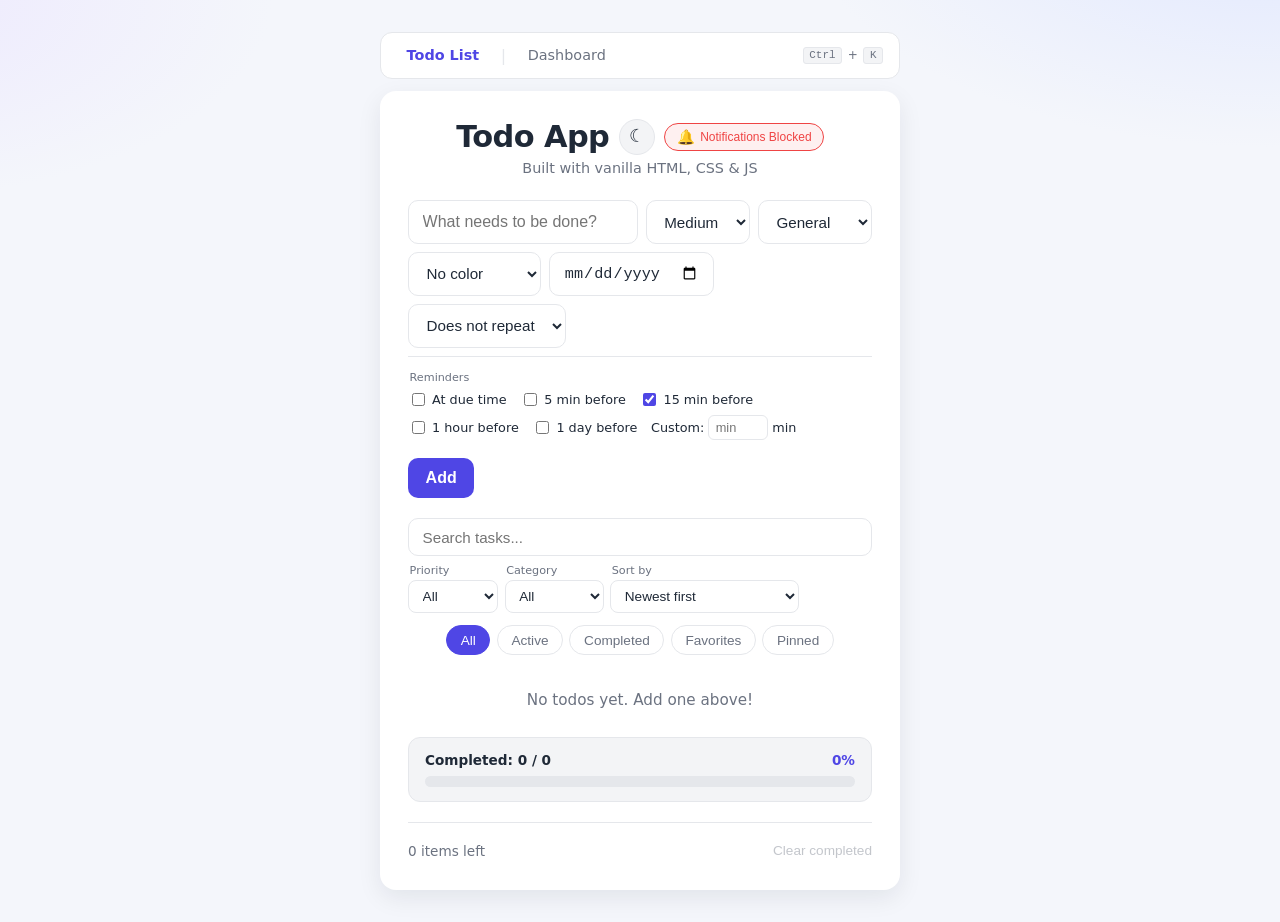
==== pages/index.html @ fe8aabad "chore: organize files into dedicated folders (pages/, css/, js/) Reorganize the flat root-level file" ====
<!DOCTYPE html>
<html lang="en">
  <head>
    <meta charset="UTF-8" />
    <meta name="viewport" content="width=device-width, initial-scale=1.0" />
    <title>Todo App</title>
    <link rel="stylesheet" href="../css/style.css" />
    <script>
      (function () {
        try {
          var saved = localStorage.getItem("todo-app:theme");
          var prefersDark =
            window.matchMedia &&
            window.matchMedia("(prefers-color-scheme: dark)").matches;
          if (saved === "dark" || (!saved && prefersDark)) {
            document.documentElement.setAttribute("data-theme", "dark");
          }
        } catch (e) {}
      })();
    </script>
  </head>
  <body>
    <nav class="nav">
      <span class="nav__link nav__link--active">Todo List</span>
      <span class="nav__separator">|</span>
      <a href="dashboard.html" class="nav__link">Dashboard</a>
      <span class="nav__hint" id="cmd-trigger" title="Open command palette (Ctrl+K)" role="button" tabindex="0">
        <kbd>Ctrl</kbd>+<kbd>K</kbd>
      </span>
    </nav>

    <main class="app">
      <header class="app__header">
        <div class="app__heading">
          <h1 class="app__title">Todo App</h1>
          <button id="theme-toggle" class="theme-toggle" type="button" aria-label="Toggle dark mode" aria-pressed="false">
            <span class="theme-toggle__icon theme-toggle__icon--sun" aria-hidden="true">☀</span>
            <span class="theme-toggle__icon theme-toggle__icon--moon" aria-hidden="true">☾</span>
          </button>
          <button id="notification-permission" class="notification-btn" type="button" aria-label="Enable browser notifications">
            <span class="notification-btn__icon" aria-hidden="true">🔔</span>
            <span class="notification-btn__label">Enable Notifications</span>
          </button>
        </div>
        <p class="app__subtitle">Built with vanilla HTML, CSS & JS</p>
      </header>

      <form id="todo-form" class="todo-form" autocomplete="off">
        <input
          id="todo-input"
          class="todo-form__input"
          type="text"
          placeholder="What needs to be done?"
          aria-label="New todo"
          required
        />
        <select id="todo-priority" class="todo-form__select" aria-label="Priority">
          <option value="low">Low</option>
          <option value="medium" selected>Medium</option>
          <option value="high">High</option>
        </select>
        <select id="todo-category" class="todo-form__select" aria-label="Category">
          <option value="general" selected>General</option>
          <option value="work">Work</option>
          <option value="personal">Personal</option>
          <option value="shopping">Shopping</option>
          <option value="health">Health</option>
        </select>
        <select id="todo-color" class="todo-form__select" aria-label="Color label">
          <option value="" selected>No color</option>
          <option value="red">🔴 Work</option>
          <option value="green">🟢 Personal</option>
          <option value="blue">🔵 Study</option>
          <option value="yellow">🟡 Urgent</option>
          <option value="purple">🟣 Other</option>
        </select>
        <input
          id="todo-due"
          class="todo-form__date"
          type="date"
          aria-label="Due date"
        />
        <select id="todo-recurrence" class="todo-form__select" aria-label="Recurrence">
          <option value="" selected>Does not repeat</option>
          <option value="daily">Daily</option>
          <option value="weekly">Weekly</option>
          <option value="monthly">Monthly</option>
          <option value="custom">Custom…</option>
        </select>
        <input
          id="todo-recurrence-custom"
          class="todo-form__date todo-form__recurrence-custom"
          type="number"
          min="1"
          value="1"
          aria-label="Custom recurrence interval in days"
        />
        <div class="todo-form__reminders">
          <label class="toolbar__field">
            <span class="toolbar__label">Reminders</span>
          </label>
          <div class="reminder-checkboxes">
            <label class="reminder-checkbox"><input type="checkbox" id="reminder-at-due" value="0" /> At due time</label>
            <label class="reminder-checkbox"><input type="checkbox" id="reminder-5min" value="5" /> 5 min before</label>
            <label class="reminder-checkbox"><input type="checkbox" id="reminder-15min" value="15" checked /> 15 min before</label>
            <label class="reminder-checkbox"><input type="checkbox" id="reminder-1hour" value="60" /> 1 hour before</label>
            <label class="reminder-checkbox"><input type="checkbox" id="reminder-1day" value="1440" /> 1 day before</label>
            <label class="reminder-checkbox">
              Custom: <input type="number" id="reminder-custom-minutes" class="todo-form__reminder-custom" min="1" value="" placeholder="min" aria-label="Custom reminder minutes" /> min
            </label>
          </div>
        </div>
        <button class="todo-form__add" type="submit">Add</button>
      </form>

      <div class="toolbar">
        <div class="toolbar__search">
          <input
            id="search-input"
            class="toolbar__search-input"
            type="search"
            placeholder="Search tasks..."
            aria-label="Search tasks"
          />
        </div>
        <div class="toolbar__controls">
          <label class="toolbar__field">
            <span class="toolbar__label">Priority</span>
            <select id="priority-filter" class="toolbar__select" aria-label="Filter by priority">
              <option value="all">All</option>
              <option value="high">High</option>
              <option value="medium">Medium</option>
              <option value="low">Low</option>
            </select>
          </label>
          <label class="toolbar__field">
            <span class="toolbar__label">Category</span>
            <select id="category-filter" class="toolbar__select" aria-label="Filter by category">
              <option value="all">All</option>
              <option value="general">General</option>
              <option value="work">Work</option>
              <option value="personal">Personal</option>
              <option value="shopping">Shopping</option>
              <option value="health">Health</option>
            </select>
          </label>
          <label class="toolbar__field">
            <span class="toolbar__label">Sort by</span>
            <select id="sort-select" class="toolbar__select" aria-label="Sort tasks">
              <option value="created">Newest first</option>
              <option value="created-asc">Oldest first</option>
              <option value="priority">Priority (high-low)</option>
              <option value="priority-asc">Priority (low-high)</option>
              <option value="due">Due date (soonest)</option>
              <option value="alpha">A-Z</option>
              <option value="manual">Manual (drag to reorder)</option>
            </select>
          </label>
        </div>
      </div>

      <nav class="filters" aria-label="Filter todos">
        <button class="filters__btn is-active" data-filter="all" aria-selected="true">All</button>
        <button class="filters__btn" data-filter="active" aria-selected="false">Active</button>
        <button class="filters__btn" data-filter="completed" aria-selected="false">Completed</button>
        <button class="filters__btn" data-filter="favorites" aria-selected="false">Favorites</button>
        <button class="filters__btn" data-filter="pinned" aria-selected="false">Pinned</button>
      </nav>

      <ul id="todo-list" class="todo-list" aria-live="polite"></ul>

      <p id="empty-state" class="empty-state" role="status">No todos yet. Add one above!</p>

      <section id="progress" class="progress" aria-label="Completion progress">
        <div class="progress__header">
          <span id="progress-text" class="progress__text">Completed: 0 / 0</span>
          <span id="progress-percent" class="progress__percent">0%</span>
        </div>
        <div
          class="progress__track"
          role="progressbar"
          aria-valuemin="0"
          aria-valuemax="100"
          aria-valuenow="0"
          aria-label="Completion percentage"
        >
          <div id="progress-fill" class="progress__fill"></div>
        </div>
      </section>

      <footer class="app__footer">
        <span id="items-left" class="app__count">0 items left</span>
        <button id="clear-completed" class="app__clear" type="button" disabled>Clear completed</button>
      </footer>
    </main>

    <template id="todo-item-template">
      <li class="todo-item">
        <div class="todo-item__main">
          <span class="todo-item__drag-handle" draggable="true" aria-label="Drag to reorder" title="Drag to reorder">⠿</span>
          <label class="todo-item__label">
            <input type="checkbox" class="todo-item__checkbox" />
            <span class="todo-item__text"></span>
            <span class="todo-item__meta">
              <span class="todo-item__badge todo-item__badge--color"></span>
              <span class="todo-item__badge todo-item__badge--priority"></span>
              <span class="todo-item__badge todo-item__badge--category"></span>
              <span class="todo-item__badge todo-item__badge--due"></span>
              <span class="todo-item__badge todo-item__badge--recurrence"></span>
              <span class="todo-item__badge todo-item__badge--reminder"></span>
            </span>
          </label>
          <div class="todo-item__actions">
            <button class="todo-item__icon-btn todo-item__star" type="button" aria-pressed="false" title="Star">&#9734;</button>
            <button class="todo-item__icon-btn todo-item__pin" type="button" aria-pressed="false" title="Pin">&#128204;</button>
            <button class="todo-item__icon-btn todo-item__edit-btn" type="button" aria-label="Edit todo" title="Edit">&#9998;</button>
            <button class="todo-item__icon-btn todo-item__notes-toggle" type="button" aria-label="Toggle notes" title="Notes">&#9776;</button>
            <button class="todo-item__icon-btn todo-item__duplicate" type="button" aria-label="Duplicate todo" title="Duplicate">&#10697;</button>
            <div class="todo-item__snooze-wrap">
              <button class="todo-item__icon-btn todo-item__snooze" type="button" aria-label="Snooze reminders" title="Snooze">&#9201;</button>
              <div class="todo-item__snooze-dropdown is-hidden">
                <button type="button" class="todo-item__snooze-option" data-snooze="10">Snooze 10 min</button>
                <button type="button" class="todo-item__snooze-option" data-snooze="30">Snooze 30 min</button>
                <button type="button" class="todo-item__snooze-option" data-snooze="60">Snooze 1 hour</button>
                <button type="button" class="todo-item__snooze-option" data-snooze="1440">Snooze 1 day</button>
              </div>
            </div>
            <button class="todo-item__icon-btn todo-item__delete" type="button" aria-label="Delete todo" title="Delete">&times;</button>
          </div>
        </div>

        <div class="todo-item__meta">
          <span class="todo-item__created"></span>
          <span class="todo-item__completed"></span>
        </div>

        <p class="todo-item__notes"></p>

        <div class="todo-item__dependencies is-hidden"></div>

        <div class="todo-item__subtasks is-hidden" data-expanded="false">
          <div class="subtask-progress" role="progressbar" aria-label="Subtask progress">
            <span class="subtask-progress__text">0/0 subtasks completed</span>
            <div class="subtask-progress__track">
              <div class="subtask-progress__fill"></div>
            </div>
          </div>
          <ul class="todo-item__subtask-list"></ul>
          <form class="todo-item__subtask-add" autocomplete="off">
            <input type="text" class="todo-item__subtask-input" placeholder="Add a subtask..." aria-label="New subtask" />
            <button type="submit" class="todo-item__subtask-add-btn" title="Add subtask">+</button>
          </form>
        </div>

        <button type="button" class="todo-item__subtask-toggle" title="Show/hide subtasks">
          <span class="subtask-toggle__icon">▸</span> <span class="subtask-toggle__label">Subtasks</span>
        </button>

        <div class="todo-item__edit" role="group" aria-label="Edit todo">
          <input type="text" class="todo-item__edit-input" aria-label="Todo text" />
          <textarea class="todo-item__edit-notes" rows="2" placeholder="Notes / description"></textarea>
          <select class="todo-item__edit-color" aria-label="Color label">
            <option value="">No color</option>
            <option value="red">🔴 Work</option>
            <option value="green">🟢 Personal</option>
            <option value="blue">🔵 Study</option>
            <option value="yellow">🟡 Urgent</option>
            <option value="purple">🟣 Other</option>
          </select>
          <select class="todo-item__edit-recurrence" aria-label="Recurrence">
            <option value="">Does not repeat</option>
            <option value="daily">Daily</option>
            <option value="weekly">Weekly</option>
            <option value="monthly">Monthly</option>
            <option value="custom">Custom…</option>
          </select>
          <input type="number" class="todo-item__edit-recurrence-custom" min="1" value="1" aria-label="Custom recurrence interval in days" />
          <div class="todo-item__edit-reminders">
            <span class="toolbar__label">Reminders</span>
            <div class="reminder-checkboxes">
              <label class="reminder-checkbox"><input type="checkbox" class="todo-item__edit-reminder" value="0" /> At due time</label>
              <label class="reminder-checkbox"><input type="checkbox" class="todo-item__edit-reminder" value="5" /> 5 min before</label>
              <label class="reminder-checkbox"><input type="checkbox" class="todo-item__edit-reminder" value="15" /> 15 min before</label>
              <label class="reminder-checkbox"><input type="checkbox" class="todo-item__edit-reminder" value="60" /> 1 hour before</label>
              <label class="reminder-checkbox"><input type="checkbox" class="todo-item__edit-reminder" value="1440" /> 1 day before</label>
              <label class="reminder-checkbox">
                Custom: <input type="number" class="todo-item__edit-reminder-custom" min="1" value="" placeholder="min" aria-label="Custom reminder minutes" /> min
              </label>
            </div>
          </div>
          <label class="todo-item__edit-dep-label">
            <span class="toolbar__label">Dependencies</span>
            <select class="todo-item__edit-depends" multiple aria-label="Task dependencies">
            </select>
          </label>
          <div class="todo-item__edit-actions">
            <button class="todo-item__save" type="button">Save</button>
            <button class="todo-item__cancel" type="button">Cancel</button>
          </div>
        </div>
      </li>
    </template>

    <div id="command-palette-overlay" class="command-palette-overlay is-hidden" role="dialog" aria-modal="true" aria-label="Command palette">
      <div class="command-palette">
        <div class="command-palette__input-wrap">
          <span class="command-palette__prefix" aria-hidden="true">&gt;</span>
          <input id="command-palette-input" class="command-palette__input" type="text" placeholder="Type a command..." aria-label="Command search" autocomplete="off" />
        </div>
        <ul id="command-palette-list" class="command-palette__list" role="listbox"></ul>
        <div class="command-palette__footer">
          <span class="command-palette__hint"><kbd>&uarr;</kbd><kbd>&darr;</kbd> navigate</span>
          <span class="command-palette__hint"><kbd>&crarr;</kbd> select</span>
          <span class="command-palette__hint"><kbd>esc</kbd> close</span>
        </div>
      </div>
    </div>

    <script src="../js/script.js"></script>
  </body>
</html>
---- css/style.css ----
:root {
  --bg: #f4f6fb;
  --card: #ffffff;
  --text: #1f2937;
  --muted: #6b7280;
  --primary: #4f46e5;
  --primary-hover: #4338ca;
  --border: #e5e7eb;
  --danger: #ef4444;
  --success: #10b981;
  --shadow: 0 8px 24px rgba(17, 24, 39, 0.08);
  --glow-1: #e0e7ff;
  --glow-2: #ede9fe;
  --toggle-fg: #1f2937;
  --toggle-bg: #f3f4f6;
}

[data-theme="dark"] {
  --bg: #0f172a;
  --card: #1e293b;
  --text: #e5e7eb;
  --muted: #94a3b8;
  --primary: #818cf8;
  --primary-hover: #6366f1;
  --border: #334155;
  --danger: #f87171;
  --success: #34d399;
  --shadow: 0 8px 24px rgba(0, 0, 0, 0.35);
  --glow-1: #312e81;
  --glow-2: #1e1b4b;
  --toggle-fg: #fbbf24;
  --toggle-bg: #334155;
}

* { box-sizing: border-box; }

body {
  margin: 0;
  min-height: 100vh;
  display: flex;
  flex-direction: column;
  align-items: center;
  padding: 2rem 1rem;
  font-family: system-ui, -apple-system, "Segoe UI", Roboto, sans-serif;
  color: var(--text);
  background:
    radial-gradient(1200px 600px at 100% -10%, var(--glow-1) 0%, transparent 40%),
    radial-gradient(1000px 500px at -10% 0%, var(--glow-2) 0%, transparent 40%),
    var(--bg);
}

.app {
  width: 100%;
  max-width: 520px;
  background: var(--card);
  border-radius: 16px;
  box-shadow: var(--shadow);
  padding: 1.75rem;
}

.app__header { text-align: center; margin-bottom: 1.5rem; }
.app__heading { display: flex; align-items: center; justify-content: center; gap: 0.6rem; }
.app__title { margin: 0; font-size: 1.9rem; letter-spacing: -0.02em; }
.app__subtitle { margin: 0.35rem 0 0; color: var(--muted); font-size: 0.9rem; }

.theme-toggle {
  width: 2.25rem;
  height: 2.25rem;
  display: inline-flex;
  align-items: center;
  justify-content: center;
  padding: 0;
  font-size: 1.1rem;
  line-height: 1;
  color: var(--toggle-fg);
  background: var(--toggle-bg);
  border: 1px solid var(--border);
  border-radius: 50%;
  cursor: pointer;
  transition: background 0.2s, color 0.2s, transform 0.05s;
}
.theme-toggle:hover { transform: translateY(-1px); }
.theme-toggle:active { transform: translateY(0); }
.theme-toggle__icon { display: none; }
:root:not([data-theme="dark"]) .theme-toggle__icon--moon { display: inline; }
[data-theme="dark"] .theme-toggle__icon--sun { display: inline; }

.todo-form {
  display: flex;
  flex-wrap: wrap;
  gap: 0.5rem;
  margin-bottom: 1.25rem;
}
.todo-form__input {
  flex: 1 1 180px;
  padding: 0.7rem 0.85rem;
  font-size: 1rem;
  border: 1px solid var(--border);
  border-radius: 10px;
  outline: none;
  transition: border-color 0.15s, box-shadow 0.15s;
}
.todo-form__select,
.todo-form__date {
  padding: 0.7rem 0.85rem;
  font-size: 0.95rem;
  color: var(--text);
  background: var(--card);
  border: 1px solid var(--border);
  border-radius: 10px;
  outline: none;
  cursor: pointer;
  transition: border-color 0.15s;
}
.todo-form__select:focus,
.todo-form__date:focus { border-color: var(--primary); }
.todo-form__recurrence-custom {
  flex: 0 0 90px;
  cursor: text;
}
.todo-form__recurrence-custom.is-hidden { display: none; }
.todo-form__add {
  padding: 0.7rem 1.1rem;
  font-size: 1rem;
  color: #fff;
  background: var(--primary);
  border: none;
  border-radius: 10px;
  cursor: pointer;
  font-weight: 600;
  transition: background 0.15s, transform 0.05s;
}
.todo-form__add:hover { background: var(--primary-hover); }
.todo-form__add:active { transform: translateY(1px); }

.toolbar {
  display: flex;
  flex-wrap: wrap;
  gap: 0.5rem;
  margin-bottom: 0.75rem;
}
.toolbar__search {
  flex: 1 1 160px;
  display: flex;
  align-items: center;
}
.toolbar__search-input {
  width: 100%;
  padding: 0.6rem 0.85rem;
  font-size: 0.95rem;
  color: var(--text);
  background: var(--card);
  border: 1px solid var(--border);
  border-radius: 10px;
  outline: none;
  transition: border-color 0.15s, box-shadow 0.15s;
}
.toolbar__search-input:focus { border-color: var(--primary); box-shadow: 0 0 0 3px rgba(79, 70, 229, 0.15); }
.toolbar__controls { display: flex; flex-wrap: wrap; gap: 0.4rem; }
.toolbar__field { display: inline-flex; flex-direction: column; gap: 0.15rem; }
.toolbar__label { font-size: 0.7rem; color: var(--muted); padding-left: 0.1rem; }
.toolbar__select {
  padding: 0.45rem 0.6rem;
  font-size: 0.85rem;
  color: var(--text);
  background: var(--card);
  border: 1px solid var(--border);
  border-radius: 8px;
  outline: none;
  cursor: pointer;
  transition: border-color 0.15s;
}
.toolbar__select:focus { border-color: var(--primary); }

.filters {
  display: flex;
  gap: 0.4rem;
  margin-bottom: 1rem;
  justify-content: center;
}
.filters__btn {
  padding: 0.4rem 0.85rem;
  font-size: 0.85rem;
  color: var(--muted);
  background: transparent;
  border: 1px solid var(--border);
  border-radius: 999px;
  cursor: pointer;
  transition: all 0.15s;
}
.filters__btn:hover { color: var(--text); border-color: #cbd5e1; }
.filters__btn.is-active {
  color: #fff;
  background: var(--primary);
  border-color: var(--primary);
}

.todo-list { list-style: none; margin: 0; padding: 0; }
.todo-list.drag-over .todo-item {
  transition: transform 0.15s ease, opacity 0.15s ease;
}
.todo-item.dragging {
  opacity: 0.4;
  transform: scale(0.98);
}
.todo-item.drag-above {
  border-top: 2px solid var(--primary);
  margin-top: -1px;
}
.todo-item.drag-below {
  border-bottom: 2px solid var(--primary);
  margin-bottom: -1px;
}
.todo-item__drag-handle {
  display: inline-flex;
  align-items: center;
  justify-content: center;
  font-size: 1.1rem;
  color: var(--muted);
  cursor: grab;
  padding: 0.15rem 0.3rem;
  border-radius: 4px;
  user-select: none;
  flex-shrink: 0;
  transition: color 0.15s, background 0.15s;
}
.todo-item__drag-handle:hover {
  color: var(--text);
  background: rgba(107, 114, 128, 0.12);
}
.todo-item__drag-handle:active {
  cursor: grabbing;
}
.todo-item {
  display: flex;
  flex-direction: column;
  gap: 0.4rem;
  padding: 0.7rem 0.25rem;
  border-bottom: 1px solid var(--border);
  animation: appear 0.18s ease;
}
@keyframes appear { from { opacity: 0; transform: translateY(4px); } to { opacity: 1; transform: none; } }
.todo-item__label { display: flex; align-items: center; gap: 0.65rem; flex: 1; cursor: pointer; min-width: 0; flex-wrap: wrap; }
.todo-item__main { display: flex; align-items: center; justify-content: space-between; gap: 0.75rem; }
.todo-item__actions { display: flex; align-items: center; gap: 0.15rem; flex-shrink: 0; }
.todo-item__icon-btn {
  font-size: 1rem;
  line-height: 1;
  color: var(--muted);
  background: transparent;
  border: none;
  border-radius: 8px;
  cursor: pointer;
  padding: 0.15rem 0.4rem;
  transition: color 0.15s, background 0.15s;
}
.todo-item__icon-btn:hover { color: var(--text); background: rgba(107, 114, 128, 0.12); }
.todo-item__icon-btn.todo-item__delete:hover { color: var(--danger); background: rgba(239, 68, 68, 0.08); }
.todo-item__star.is-active { color: #f5b400; }
.todo-item__star.is-active:hover { color: #d99a00; background: rgba(245, 180, 0, 0.12); }
.todo-item__pin.is-active { color: var(--primary); }
.todo-item__pin.is-active:hover { color: var(--primary-hover); background: rgba(79, 70, 229, 0.12); }
.todo-item__checkbox { width: 1.15rem; height: 1.15rem; accent-color: var(--primary); cursor: pointer; flex-shrink: 0; }
.todo-item__text {
  font-size: 1rem;
  word-break: break-word;
  transition: color 0.15s, text-decoration-color 0.15s;
}
.todo-item__meta { display: inline-flex; gap: 0.35rem; align-items: center; flex-basis: 100%; padding-left: 1.8rem; }
.todo-item__badge {
  font-size: 0.7rem;
  font-weight: 600;
  text-transform: uppercase;
  letter-spacing: 0.04em;
  padding: 0.12rem 0.45rem;
  border-radius: 999px;
  border: 1px solid var(--border);
  color: var(--muted);
  white-space: nowrap;
}
.todo-item__badge--priority.is-high { color: var(--danger); border-color: var(--danger); }
.todo-item__badge--priority.is-medium { color: var(--primary); border-color: var(--primary); }
.todo-item__badge--priority.is-low { color: var(--success); border-color: var(--success); }
.todo-item__badge--due.is-overdue { color: #fff; background: var(--danger); border-color: var(--danger); }
.todo-item__badge--recurrence {
  color: var(--primary);
  border-color: var(--primary);
  text-transform: none;
  letter-spacing: 0;
}
[data-theme="dark"] .todo-item__badge--recurrence { color: var(--primary); border-color: var(--primary); }
.todo-item__badge--color { text-transform: none; letter-spacing: 0; }
.todo-item__badge--color.is-red { color: #b91c1c; border-color: #fca5a5; background: #fef2f2; }
.todo-item__badge--color.is-green { color: #15803d; border-color: #86efac; background: #f0fdf4; }
.todo-item__badge--color.is-blue { color: #1d4ed8; border-color: #93c5fd; background: #eff6ff; }
.todo-item__badge--color.is-yellow { color: #a16207; border-color: #fde047; background: #fefce8; }
.todo-item__badge--color.is-purple { color: #7e22ce; border-color: #d8b4fe; background: #faf5ff; }
[data-theme="dark"] .todo-item__badge--color.is-red { color: #fca5a5; border-color: #7f1d1d; background: #2a1414; }
[data-theme="dark"] .todo-item__badge--color.is-green { color: #86efac; border-color: #14532d; background: #11231a; }
[data-theme="dark"] .todo-item__badge--color.is-blue { color: #93c5fd; border-color: #1e3a8a; background: #131e33; }
[data-theme="dark"] .todo-item__badge--color.is-yellow { color: #fde047; border-color: #713f12; background: #261f0a; }
[data-theme="dark"] .todo-item__badge--color.is-purple { color: #d8b4fe; border-color: #581c87; background: #1f1429; }
.todo-item__edit-color {
  padding: 0.6rem 0.85rem;
  font-size: 0.95rem;
  color: var(--text);
  background: var(--card);
  border: 1px solid var(--border);
  border-radius: 10px;
  outline: none;
  cursor: pointer;
}
.todo-item__edit-recurrence {
  padding: 0.6rem 0.85rem;
  font-size: 0.95rem;
  color: var(--text);
  background: var(--card);
  border: 1px solid var(--border);
  border-radius: 10px;
  outline: none;
  cursor: pointer;
}
.todo-item__edit-recurrence-custom {
  width: 90px;
  padding: 0.6rem 0.85rem;
  font-size: 0.95rem;
  color: var(--text);
  background: var(--card);
  border: 1px solid var(--border);
  border-radius: 10px;
  outline: none;
}
.todo-item.is-completed .todo-item__text { color: var(--muted); text-decoration: line-through; }
.todo-item.is-overdue {
  padding-left: 0.6rem;
  border-left: 3px solid var(--danger);
  margin-left: -0.35rem;
}
.todo-item.is-overdue .todo-item__text { color: var(--danger); font-weight: 600; }
.todo-item.is-overdue.is-completed .todo-item__text { color: var(--muted); font-weight: 400; }
.todo-item.is-pinned {
  padding-left: 0.6rem;
  border-left: 3px solid var(--primary);
  margin-left: -0.35rem;
  background: rgba(79, 70, 229, 0.04);
}
.todo-item.is-pinned.is-overdue { border-left: 3px solid var(--danger); }
.todo-item.is-favorite .todo-item__text { font-weight: 600; }
.todo-item__delete {
  font-size: 1.4rem;
  line-height: 1;
  padding: 0.1rem 0.45rem;
}

.todo-item__meta {
  display: flex;
  flex-wrap: wrap;
  gap: 0.5rem 1rem;
  font-size: 0.72rem;
  color: var(--muted);
  padding-left: 2rem;
}
.todo-item__completed { color: var(--success); }

.todo-item__notes {
  margin: 0;
  padding: 0.5rem 0.75rem 0.5rem 2rem;
  font-size: 0.85rem;
  color: var(--text);
  white-space: pre-wrap;
  word-break: break-word;
  background: var(--toggle-bg);
  border-radius: 8px;
  border-left: 3px solid var(--primary);
}

.todo-item__edit { display: none; flex-direction: column; gap: 0.4rem; }
.todo-item.is-editing .todo-item__main,
.todo-item.is-editing .todo-item__meta,
.todo-item.is-editing .todo-item__notes { display: none; }
.todo-item.is-editing .todo-item__edit { display: flex; }
.todo-item__edit-input {
  width: 100%;
  padding: 0.5rem 0.6rem;
  font-size: 1rem;
  border: 1px solid var(--border);
  border-radius: 8px;
  outline: none;
  background: var(--card);
  color: var(--text);
}
.todo-item__edit-input:focus { border-color: var(--primary); box-shadow: 0 0 0 3px rgba(79, 70, 229, 0.15); }
.todo-item__edit-notes {
  width: 100%;
  padding: 0.5rem 0.6rem;
  font-size: 0.9rem;
  font-family: inherit;
  border: 1px solid var(--border);
  border-radius: 8px;
  outline: none;
  resize: vertical;
  background: var(--card);
  color: var(--text);
}
.todo-item__edit-actions { display: flex; gap: 0.4rem; }
.todo-item__save {
  padding: 0.4rem 0.85rem;
  font-size: 0.85rem;
  color: #fff;
  background: var(--primary);
  border: none;
  border-radius: 8px;
  cursor: pointer;
  font-weight: 600;
}
.todo-item__save:hover { background: var(--primary-hover); }
.todo-item__cancel {
  padding: 0.4rem 0.85rem;
  font-size: 0.85rem;
  color: var(--text);
  background: var(--toggle-bg);
  border: 1px solid var(--border);
  border-radius: 8px;
  cursor: pointer;
}

.empty-state { text-align: center; color: var(--muted); padding: 1.25rem 0 0.5rem; font-size: 0.95rem; }
.empty-state.is-hidden, .is-hidden { display: none; }

.app__footer {
  display: flex;
  align-items: center;
  justify-content: space-between;
  margin-top: 1.25rem;
  padding-top: 1rem;
  border-top: 1px solid var(--border);
  font-size: 0.85rem;
  color: var(--muted);
}
.app__clear {
  color: var(--muted);
  background: transparent;
  border: none;
  cursor: pointer;
  text-decoration: underline;
  font-size: 0.85rem;
  padding: 0.25rem 0;
}
.app__clear:hover:not(:disabled) { color: var(--danger); }
.app__clear:disabled { opacity: 0.4; cursor: default; text-decoration: none; }

.progress {
  margin-top: 1.25rem;
  padding: 0.9rem 1rem;
  background: var(--toggle-bg);
  border: 1px solid var(--border);
  border-radius: 12px;
}
.progress__header {
  display: flex;
  align-items: center;
  justify-content: space-between;
  margin-bottom: 0.5rem;
  font-size: 0.85rem;
  color: var(--muted);
}
.progress__text { font-weight: 600; color: var(--text); }
.progress__percent { font-variant-numeric: tabular-nums; font-weight: 600; color: var(--primary); }
.progress__track {
  width: 100%;
  height: 0.65rem;
  background: var(--border);
  border-radius: 999px;
  overflow: hidden;
}
.progress__fill {
  height: 100%;
  width: 0%;
  border-radius: 999px;
  background: linear-gradient(90deg, var(--primary), var(--success));
  transition: width 0.3s ease;
}

.nav {
  width: 100%;
  max-width: 520px;
  display: flex;
  align-items: center;
  gap: 0.75rem;
  padding: 0.6rem 1rem;
  margin: 0 auto 0.75rem;
  background: var(--card);
  border: 1px solid var(--border);
  border-radius: 12px;
}
.nav__link {
  font-size: 0.9rem;
  color: var(--muted);
  text-decoration: none;
  padding: 0.3rem 0.6rem;
  border-radius: 6px;
  transition: color 0.15s, background 0.15s;
}
.nav__link:hover { color: var(--text); background: var(--toggle-bg); }
.nav__link--active { color: var(--primary); font-weight: 600; }
.nav__separator { color: var(--border); }

@media (max-width: 480px) {
  .app { padding: 1.25rem; border-radius: 12px; }
  body { padding: 1rem; align-items: stretch; }
  .nav { max-width: 100%; }
}

.notification-btn {
  display: inline-flex;
  align-items: center;
  gap: 0.35rem;
  padding: 0.35rem 0.7rem;
  font-size: 0.75rem;
  font-weight: 500;
  color: var(--text);
  background: var(--toggle-bg);
  border: 1px solid var(--border);
  border-radius: 20px;
  cursor: pointer;
  transition: background 0.15s, border-color 0.15s, color 0.15s;
  white-space: nowrap;
}
.notification-btn:hover { border-color: var(--primary); }
.notification-btn.is-granted {
  color: var(--success);
  border-color: var(--success);
  background: rgba(16, 185, 129, 0.08);
}
.notification-btn.is-denied {
  color: var(--danger);
  border-color: var(--danger);
  background: rgba(239, 68, 68, 0.08);
  cursor: default;
}
.notification-btn__icon { font-size: 0.9rem; line-height: 1; }

.todo-form__reminders {
  flex: 1 1 100%;
  padding: 0.6rem 0;
  border-top: 1px solid var(--border);
}
.reminder-checkboxes {
  display: flex;
  flex-wrap: wrap;
  gap: 0.4rem 0.85rem;
  margin-top: 0.3rem;
}
.reminder-checkbox {
  display: inline-flex;
  align-items: center;
  gap: 0.25rem;
  font-size: 0.8rem;
  color: var(--text);
  cursor: pointer;
}
.reminder-checkbox input[type="checkbox"] {
  accent-color: var(--primary);
}
.todo-form__reminder-custom {
  width: 60px;
  padding: 0.25rem 0.4rem;
  font-size: 0.8rem;
  border: 1px solid var(--border);
  border-radius: 6px;
  outline: none;
  background: var(--card);
  color: var(--text);
}

.todo-item__badge--reminder {
  color: var(--primary);
  border-color: var(--primary);
}
.todo-item__badge--reminder.is-snoozed {
  color: var(--muted);
  border-color: var(--border);
  font-style: italic;
}

.todo-item__edit-reminders {
  padding: 0.5rem 0;
  border-top: 1px solid var(--border);
}
.todo-item__edit-reminder-custom {
  width: 60px;
  padding: 0.25rem 0.4rem;
  font-size: 0.8rem;
  border: 1px solid var(--border);
  border-radius: 6px;
  outline: none;
  background: var(--card);
  color: var(--text);
}

.todo-item__snooze-wrap { position: relative; display: inline-flex; }
.todo-item__snooze-dropdown {
  position: absolute;
  top: 100%;
  right: 0;
  z-index: 10;
  min-width: 140px;
  background: var(--card);
  border: 1px solid var(--border);
  border-radius: 8px;
  box-shadow: 0 4px 12px rgba(0, 0, 0, 0.12);
  padding: 0.3rem 0;
}
.todo-item__snooze-option {
  display: block;
  width: 100%;
  padding: 0.4rem 0.75rem;
  font-size: 0.8rem;
  text-align: left;
  color: var(--text);
  background: none;
  border: none;
  cursor: pointer;
  white-space: nowrap;
}
.todo-item__snooze-option:hover {
  background: var(--toggle-bg);
}
[data-theme="dark"] .todo-item__snooze-dropdown {
  box-shadow: 0 4px 12px rgba(0, 0, 0, 0.5);
}

.todo-item__subtask-toggle {
  display: inline-flex;
  align-items: center;
  gap: 0.3rem;
  padding: 0.25rem 0.5rem;
  margin-left: 1.8rem;
  font-size: 0.8rem;
  color: var(--muted);
  background: transparent;
  border: 1px solid var(--border);
  border-radius: 6px;
  cursor: pointer;
  transition: color 0.15s, background 0.15s, border-color 0.15s;
}
.todo-item__subtask-toggle:hover { color: var(--text); border-color: var(--primary); }
.todo-item.is-editing .todo-item__subtask-toggle { display: none; }
.subtask-toggle__icon { font-size: 0.7rem; transition: transform 0.2s; }
.todo-item__subtask-toggle.is-expanded .subtask-toggle__icon { transform: rotate(90deg); }

.todo-item__subtasks {
  margin-left: 1.8rem;
  padding: 0.4rem 0 0.2rem;
  display: flex;
  flex-direction: column;
  gap: 0.3rem;
}
.todo-item__subtasks[data-expanded="false"],
.todo-item.is-editing .todo-item__subtasks { display: none; }

.subtask-progress {
  display: flex;
  flex-direction: column;
  gap: 0.25rem;
}
.subtask-progress__text {
  font-size: 0.75rem;
  color: var(--muted);
  font-weight: 500;
}
.subtask-progress__track {
  width: 100%;
  height: 0.4rem;
  background: var(--border);
  border-radius: 999px;
  overflow: hidden;
}
.subtask-progress__fill {
  height: 100%;
  width: 0%;
  border-radius: 999px;
  background: var(--success);
  transition: width 0.3s ease;
}

.todo-item__subtask-list {
  list-style: none;
  margin: 0;
  padding: 0;
  display: flex;
  flex-direction: column;
  gap: 0.15rem;
}

.subtask-item {
  display: flex;
  align-items: center;
  gap: 0.5rem;
  padding: 0.2rem 0.4rem;
  border-radius: 6px;
  transition: background 0.15s;
}
.subtask-item:hover { background: var(--toggle-bg); }
.subtask-item__label {
  display: flex;
  align-items: center;
  gap: 0.4rem;
  flex: 1;
  cursor: pointer;
}
.subtask-item__checkbox {
  width: 0.9rem;
  height: 0.9rem;
  accent-color: var(--primary);
  cursor: pointer;
  flex-shrink: 0;
}
.subtask-item__text {
  flex: 1;
  font-size: 0.85rem;
  color: var(--text);
  min-width: 0;
}
.subtask-item.is-completed .subtask-item__text {
  text-decoration: line-through;
  color: var(--muted);
}
.subtask-item__delete {
  font-size: 0.85rem;
  color: var(--muted);
  background: none;
  border: none;
  cursor: pointer;
  padding: 0 0.2rem;
  border-radius: 4px;
  transition: color 0.15s;
  line-height: 1;
}
.subtask-item__delete:hover { color: var(--danger); }

.todo-item__subtask-add {
  display: flex;
  gap: 0.35rem;
  align-items: center;
}
.todo-item__subtask-input {
  flex: 1;
  padding: 0.3rem 0.5rem;
  font-size: 0.8rem;
  border: 1px solid var(--border);
  border-radius: 6px;
  outline: none;
  background: var(--card);
  color: var(--text);
}
.todo-item__subtask-input:focus { border-color: var(--primary); }
.todo-item__subtask-add-btn {
  width: 1.5rem;
  height: 1.5rem;
  display: flex;
  align-items: center;
  justify-content: center;
  font-size: 0.9rem;
  font-weight: 700;
  color: var(--primary);
  background: var(--toggle-bg);
  border: 1px solid var(--border);
  border-radius: 50%;
  cursor: pointer;
  transition: background 0.15s;
  flex-shrink: 0;
  padding: 0;
  line-height: 1;
}
.todo-item__subtask-add-btn:hover { background: var(--border); }

.todo-item__dependencies {
  margin-left: 1.8rem;
  padding: 0.35rem 0 0.1rem;
  display: flex;
  flex-wrap: wrap;
  gap: 0.3rem;
  align-items: center;
}
.todo-item.is-editing .todo-item__dependencies { display: none !important; }
.dep-badge {
  display: inline-flex;
  align-items: center;
  gap: 0.25rem;
  font-size: 0.7rem;
  font-weight: 600;
  padding: 0.15rem 0.5rem;
  border-radius: 999px;
  border: 1px solid var(--border);
  color: var(--muted);
  white-space: nowrap;
}
.dep-badge--met {
  color: var(--success);
  border-color: var(--success);
}
.dep-badge--blocked {
  color: var(--danger);
  border-color: var(--danger);
}
.dep-badge__icon { font-size: 0.65rem; }
.dep-label {
  font-size: 0.7rem;
  color: var(--muted);
  font-weight: 500;
}

.todo-item__edit-dep-label {
  display: flex;
  flex-direction: column;
  gap: 0.15rem;
}
.todo-item__edit-depends {
  width: 100%;
  min-height: 3rem;
  padding: 0.3rem;
  font-size: 0.8rem;
  border: 1px solid var(--border);
  border-radius: 6px;
  outline: none;
  background: var(--card);
  color: var(--text);
}
.todo-item__edit-depends:focus { border-color: var(--primary); }
.todo-item__badge--blocked {
  color: var(--danger);
  border-color: var(--danger);
  text-transform: none;
  letter-spacing: 0;
}

.todo-item__has-subtasks > .todo-item__main .todo-item__text::after {
  content: " ▾";
  font-size: 0.7rem;
  color: var(--muted);
}

.nav__hint {
  margin-left: auto;
  font-size: 0.75rem;
  color: var(--muted);
  display: flex;
  align-items: center;
  gap: 0.35rem;
  cursor: pointer;
  transition: color 0.15s;
}
.nav__hint:hover { color: var(--text); }
.nav__hint kbd {
  font-family: monospace;
  font-size: 0.68rem;
  padding: 0.1rem 0.35rem;
  border: 1px solid var(--border);
  border-radius: 3px;
  background: var(--toggle-bg);
  color: var(--muted);
}

.command-palette-overlay {
  position: fixed;
  inset: 0;
  z-index: 9999;
  display: flex;
  align-items: flex-start;
  justify-content: center;
  padding-top: 15vh;
  background: rgba(0, 0, 0, 0.5);
  backdrop-filter: blur(4px);
}
.command-palette-overlay.is-hidden {
  display: none;
}

.command-palette {
  width: 100%;
  max-width: 480px;
  background: var(--card);
  border: 1px solid var(--border);
  border-radius: 12px;
  box-shadow: 0 16px 48px rgba(0, 0, 0, 0.2);
  overflow: hidden;
  animation: cmdFadeIn 0.12s ease-out;
}

@keyframes cmdFadeIn {
  from { opacity: 0; transform: translateY(-8px) scale(0.98); }
  to { opacity: 1; transform: translateY(0) scale(1); }
}

.command-palette__input-wrap {
  display: flex;
  align-items: center;
  padding: 0.75rem 1rem;
  border-bottom: 1px solid var(--border);
  gap: 0.5rem;
}

.command-palette__prefix {
  color: var(--primary);
  font-size: 1.1rem;
  font-weight: 700;
  user-select: none;
}

.command-palette__input {
  flex: 1;
  border: none;
  outline: none;
  background: transparent;
  font-size: 1rem;
  color: var(--text);
  font-family: inherit;
}
.command-palette__input::placeholder {
  color: var(--muted);
}

.command-palette__list {
  list-style: none;
  margin: 0;
  padding: 0.35rem 0;
  max-height: 280px;
  overflow-y: auto;
}

.command-palette__item {
  display: flex;
  align-items: center;
  gap: 0.6rem;
  padding: 0.55rem 1rem;
  cursor: pointer;
  font-size: 0.92rem;
  color: var(--text);
  transition: background 0.08s;
}
.command-palette__item:hover,
.command-palette__item.is-active {
  background: var(--toggle-bg);
}
.command-palette__item-icon {
  width: 1.5rem;
  text-align: center;
  font-size: 0.95rem;
  flex-shrink: 0;
}
.command-palette__item-label {
  flex: 1;
}
.command-palette__item-shortcut {
  font-size: 0.72rem;
  color: var(--muted);
  background: var(--toggle-bg);
  border: 1px solid var(--border);
  border-radius: 4px;
  padding: 0.1rem 0.4rem;
  white-space: nowrap;
}

.command-palette__footer {
  display: flex;
  gap: 1rem;
  padding: 0.45rem 1rem;
  border-top: 1px solid var(--border);
  background: var(--toggle-bg);
}
.command-palette__hint {
  font-size: 0.7rem;
  color: var(--muted);
  display: flex;
  align-items: center;
  gap: 0.25rem;
}
.command-palette__hint kbd {
  display: inline-block;
  font-size: 0.65rem;
  font-family: inherit;
  background: var(--card);
  border: 1px solid var(--border);
  border-radius: 3px;
  padding: 0.05rem 0.3rem;
  line-height: 1.4;
}

.command-palette__empty {
  padding: 1.5rem 1rem;
  text-align: center;
  color: var(--muted);
  font-size: 0.88rem;
}
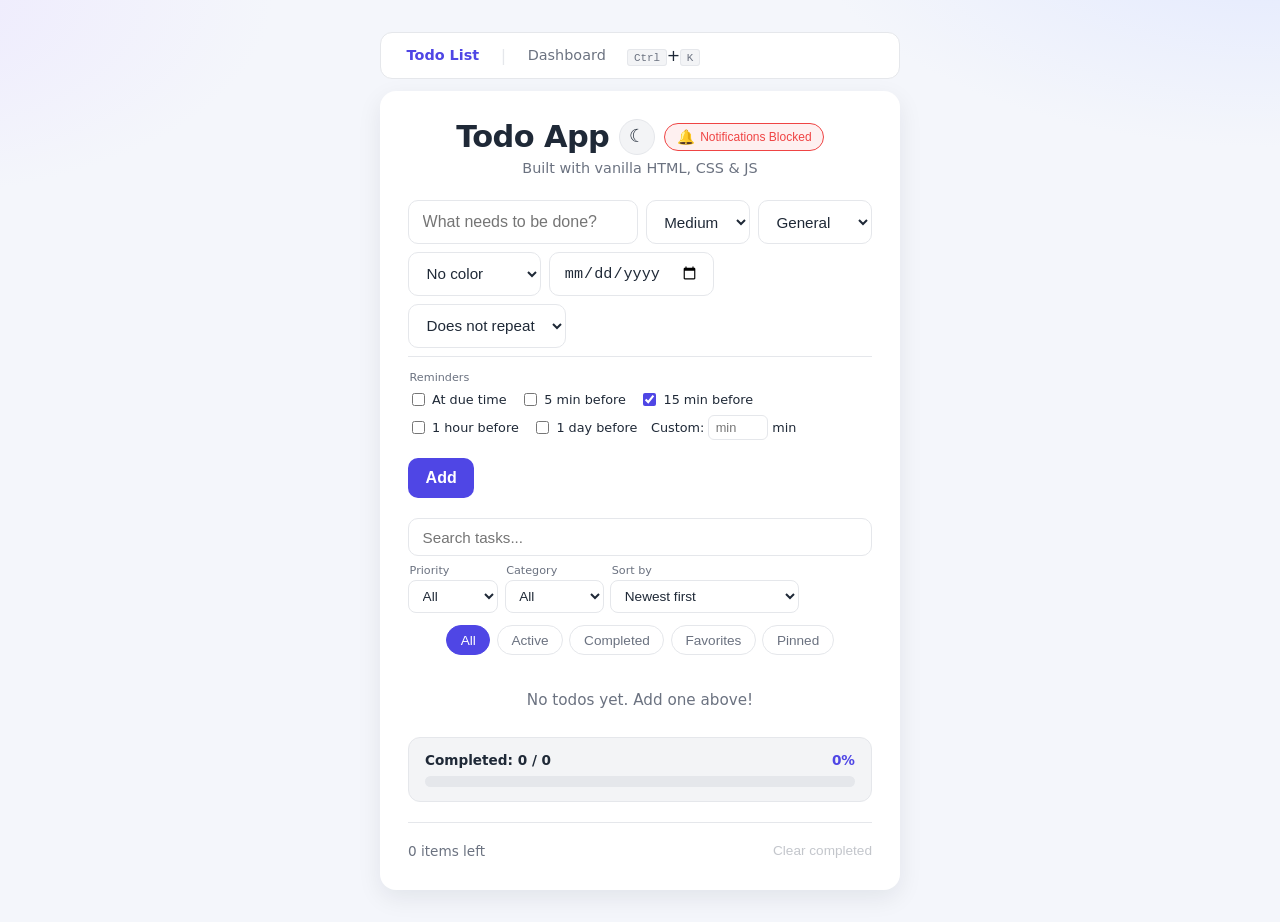
==== commit b2414e74: "feat: add 5-second undo delete option Implements the Undo Delete feature: after deleting a task, a t" ====
--- a/pages/index.html
+++ b/pages/index.html
@@ -194,6 +194,11 @@
       </footer>
     </main>
 
+    <div id="undo-toast" class="undo-toast is-hidden" role="status" aria-live="polite">
+      <span class="undo-toast__text"></span>
+      <button class="undo-toast__btn" type="button">Undo</button>
+    </div>
+
     <template id="todo-item-template">
       <li class="todo-item">
         <div class="todo-item__main">
--- a/css/style.css
+++ b/css/style.css
@@ -841,15 +841,49 @@
   color: var(--muted);
 }
 
-.nav__hint {
-  margin-left: auto;
-  font-size: 0.75rem;
-  color: var(--muted);
-  display: flex;
-  align-items: center;
-  gap: 0.35rem;
-  cursor: pointer;
-  transition: color 0.15s;
+.undo-toast {
+  position: fixed;
+  bottom: 2rem;
+  left: 50%;
+  transform: translateX(-50%);
+  z-index: 10000;
+  display: flex;
+  align-items: center;
+  gap: 0.75rem;
+  padding: 0.75rem 1.25rem;
+  background: var(--card);
+  border: 1px solid var(--border);
+  border-radius: 12px;
+  box-shadow: 0 8px 32px rgba(0, 0, 0, 0.2);
+  font-size: 0.9rem;
+  color: var(--text);
+  animation: undoToastIn 0.25s ease;
+}
+@keyframes undoToastIn {
+  from { opacity: 0; transform: translateX(-50%) translateY(20px); }
+  to { opacity: 1; transform: translateX(-50%) translateY(0); }
+}
+.undo-toast.is-hidden {
+  display: none;
+}
+.undo-toast__text {
+  font-weight: 500;
+}
+.undo-toast__btn {
+  padding: 0.35rem 0.85rem;
+  font-size: 0.8rem;
+  font-weight: 600;
+  color: var(--primary);
+  background: transparent;
+  border: 1px solid var(--primary);
+  border-radius: 8px;
+  cursor: pointer;
+  transition: background 0.15s, color 0.15s;
+  white-space: nowrap;
+}
+.undo-toast__btn:hover {
+  background: var(--primary);
+  color: #fff;
 }
 .nav__hint:hover { color: var(--text); }
 .nav__hint kbd {
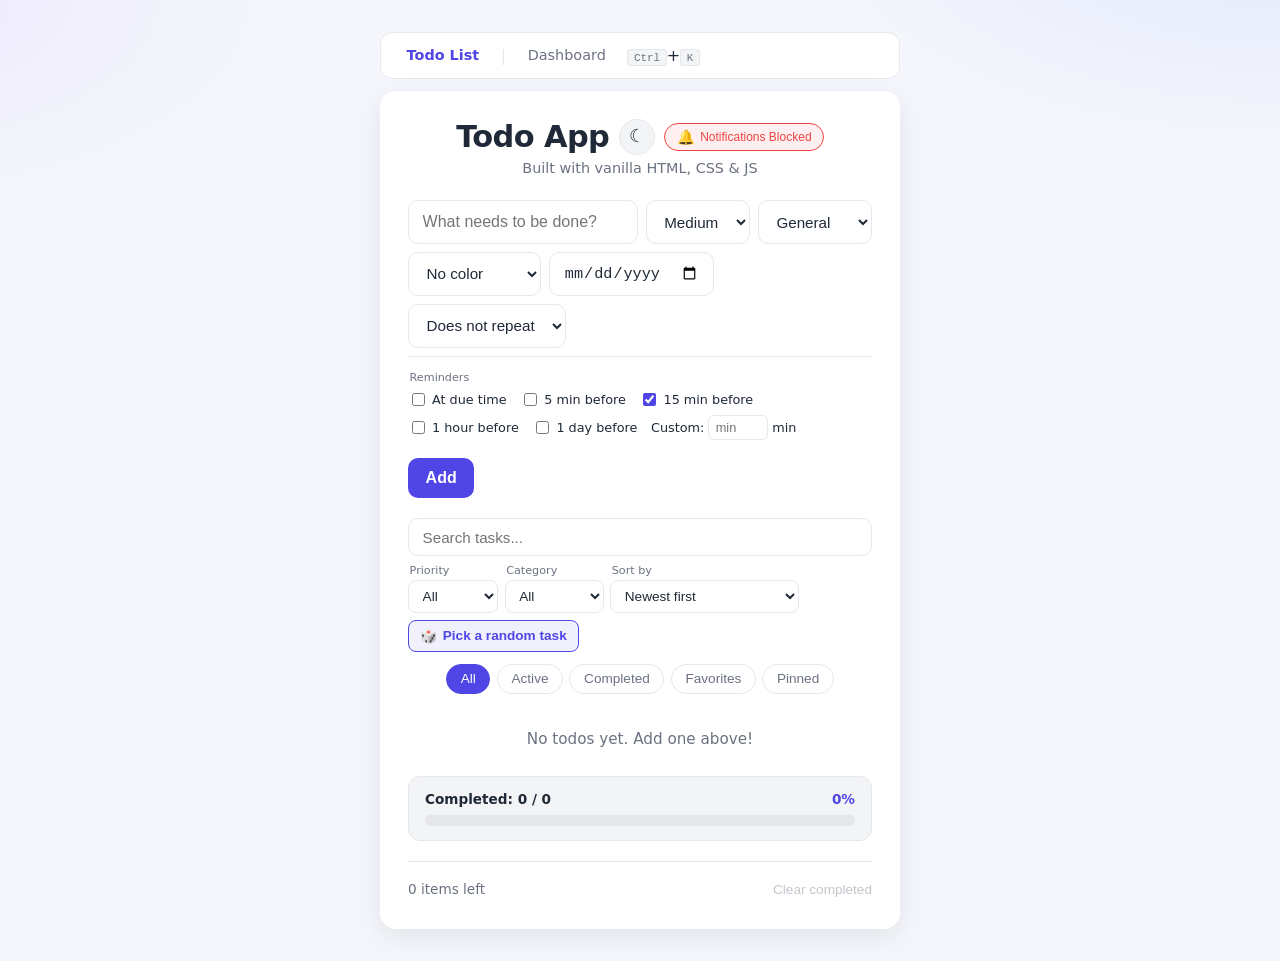
==== commit 6d7b63cd: "feat: add random task picker to toolbar - Add 🎲 'Pick Random Task' button to the toolbar on the todo" ====
--- a/pages/index.html
+++ b/pages/index.html
@@ -156,6 +156,10 @@
               <option value="manual">Manual (drag to reorder)</option>
             </select>
           </label>
+          <button id="random-picker" class="toolbar__random-btn" type="button" title="Pick a random task">
+            <span class="toolbar__random-btn-icon" aria-hidden="true">🎲</span>
+            <span class="toolbar__random-btn-label">Pick a random task</span>
+          </button>
         </div>
       </div>
 
--- a/css/style.css
+++ b/css/style.css
@@ -171,6 +171,23 @@
   transition: border-color 0.15s;
 }
 .toolbar__select:focus { border-color: var(--primary); }
+.toolbar__random-btn {
+  align-self: flex-end;
+  display: inline-flex;
+  align-items: center;
+  gap: 0.35rem;
+  padding: 0.45rem 0.7rem;
+  font-size: 0.85rem;
+  font-weight: 600;
+  color: var(--primary);
+  background: rgba(79, 70, 229, 0.08);
+  border: 1px solid var(--primary);
+  border-radius: 8px;
+  cursor: pointer;
+  transition: background 0.15s, color 0.15s, transform 0.05s;
+}
+.toolbar__random-btn:hover { background: var(--primary); color: #fff; }
+.toolbar__random-btn:active { transform: translateY(1px); }
 
 .filters {
   display: flex;
@@ -346,6 +363,17 @@
 }
 .todo-item.is-pinned.is-overdue { border-left: 3px solid var(--danger); }
 .todo-item.is-favorite .todo-item__text { font-weight: 600; }
+.todo-item.is-picked {
+  border: 2px solid var(--primary);
+  border-radius: 12px;
+  box-shadow: 0 0 0 4px rgba(79, 70, 229, 0.18);
+  animation: pickedPulse 0.6s ease;
+}
+@keyframes pickedPulse {
+  0% { transform: scale(1); }
+  50% { transform: scale(1.02); }
+  100% { transform: scale(1); }
+}
 .todo-item__delete {
   font-size: 1.4rem;
   line-height: 1;
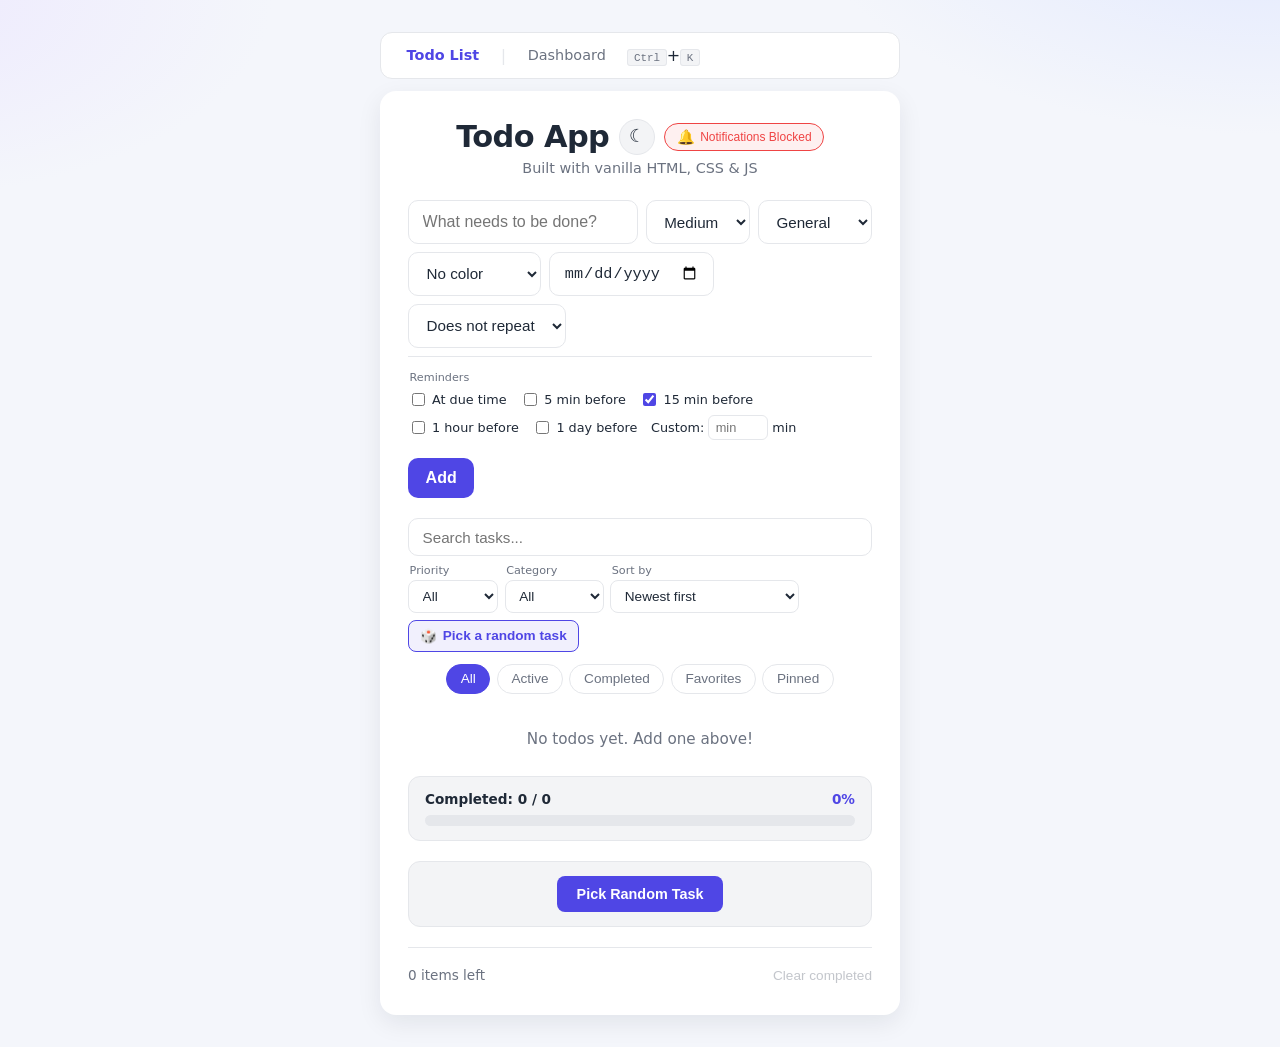
==== commit 00ac5470: "feat: Implement Random Task Picker feature Add a 'Pick Random Task' button that randomly selects one" ====
--- a/pages/index.html
+++ b/pages/index.html
@@ -192,6 +192,15 @@
         </div>
       </section>
 
+      <section class="random-picker" aria-label="Random task picker">
+        <button id="random-pick-btn" class="random-picker__btn" type="button">Pick Random Task</button>
+        <div id="random-pick-display" class="random-picker__display is-hidden" role="status" aria-live="polite">
+          <span class="random-picker__label">Selected task: </span>
+          <strong id="random-pick-task" class="random-picker__task"></strong>
+        </div>
+        <p id="random-pick-message" class="random-picker__message is-hidden" role="status" aria-live="polite"></p>
+      </section>
+
       <footer class="app__footer">
         <span id="items-left" class="app__count">0 items left</span>
         <button id="clear-completed" class="app__clear" type="button" disabled>Clear completed</button>
--- a/css/style.css
+++ b/css/style.css
@@ -509,6 +509,39 @@
   transition: width 0.3s ease;
 }
 
+.random-picker {
+  margin-top: 1.25rem;
+  padding: 0.9rem 1rem;
+  background: var(--toggle-bg);
+  border: 1px solid var(--border);
+  border-radius: 12px;
+  text-align: center;
+}
+.random-picker__btn {
+  padding: 0.6rem 1.2rem;
+  font-size: 0.9rem;
+  font-weight: 600;
+  color: #fff;
+  background: var(--primary);
+  border: none;
+  border-radius: 8px;
+  cursor: pointer;
+  transition: background 0.15s, transform 0.05s;
+}
+.random-picker__btn:hover { background: var(--primary-hover); }
+.random-picker__btn:active { transform: translateY(1px); }
+.random-picker__display {
+  margin-top: 0.75rem;
+  padding: 0.75rem 1rem;
+  background: var(--card);
+  border: 1px solid var(--border);
+  border-radius: 8px;
+  animation: appear 0.18s ease;
+}
+.random-picker__label { font-size: 0.85rem; color: var(--muted); }
+.random-picker__task { font-size: 1rem; color: var(--text); word-break: break-word; }
+.random-picker__message { margin-top: 0.75rem; font-size: 0.85rem; color: var(--muted); text-align: center; }
+
 .nav {
   width: 100%;
   max-width: 520px;
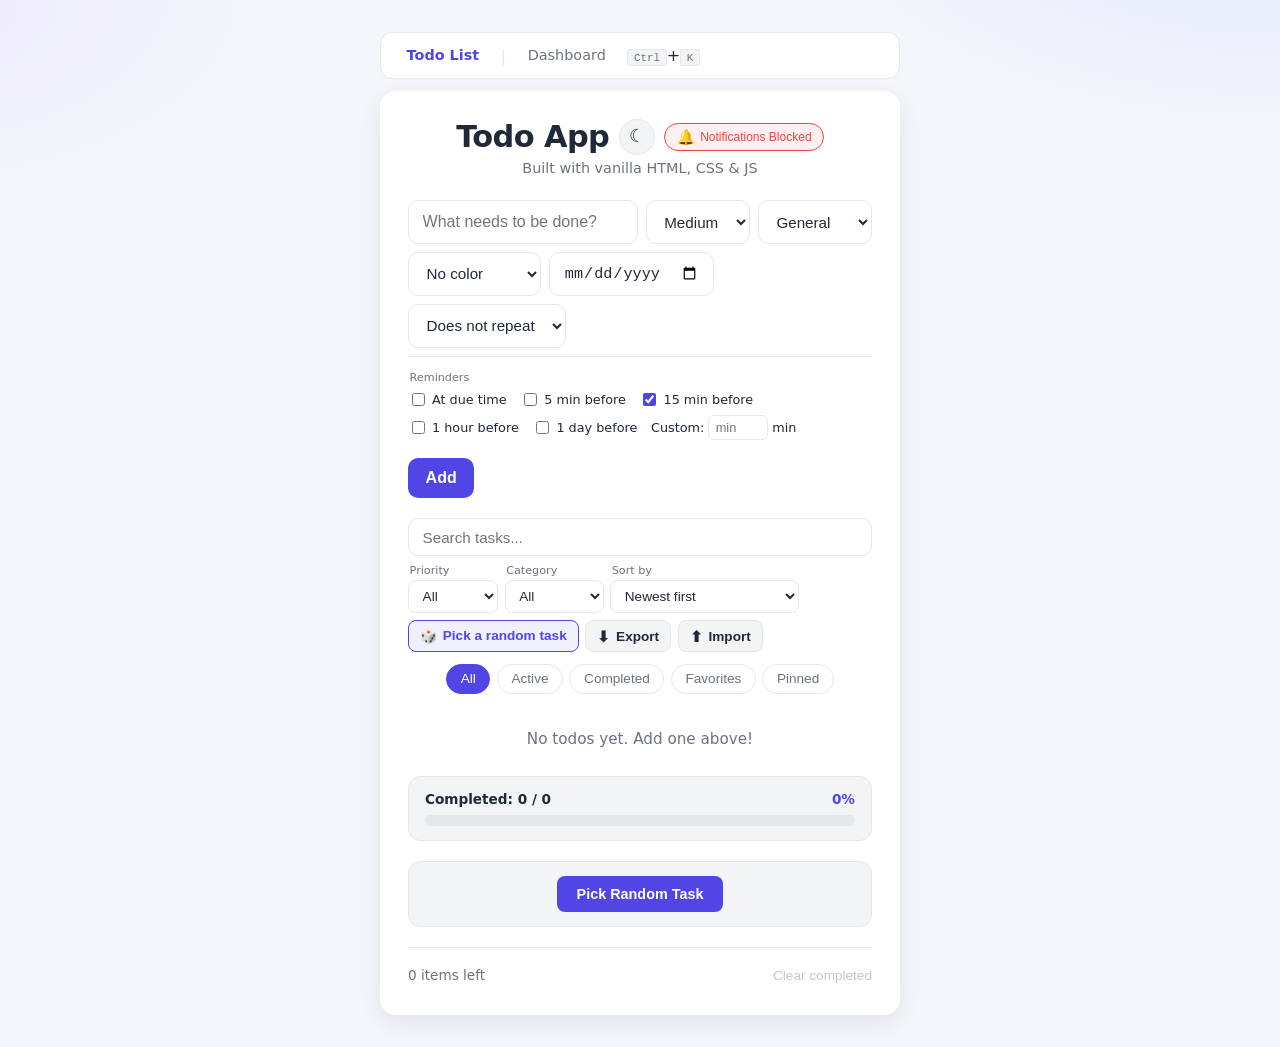
==== commit b46b5318: "feat: add task export and import with merge/replace options Allow users to download all of their tas" ====
--- a/pages/index.html
+++ b/pages/index.html
@@ -160,6 +160,23 @@
             <span class="toolbar__random-btn-icon" aria-hidden="true">🎲</span>
             <span class="toolbar__random-btn-label">Pick a random task</span>
           </button>
+          <div class="toolbar__io">
+            <button id="export-tasks" class="toolbar__io-btn" type="button" title="Export tasks as JSON">
+              <span class="toolbar__io-icon" aria-hidden="true">⬇</span>
+              <span class="toolbar__io-label">Export</span>
+            </button>
+            <button id="import-tasks" class="toolbar__io-btn" type="button" title="Import tasks from JSON">
+              <span class="toolbar__io-icon" aria-hidden="true">⬆</span>
+              <span class="toolbar__io-label">Import</span>
+            </button>
+            <input
+              id="import-file"
+              class="toolbar__io-file"
+              type="file"
+              accept="application/json,.json"
+              aria-label="Choose a JSON file to import"
+            />
+          </div>
         </div>
       </div>
 
@@ -334,6 +351,20 @@
       </div>
     </div>
 
+    <div id="toast" class="toast" role="status" aria-live="polite"></div>
+
+    <div id="import-modal-overlay" class="command-palette-overlay is-hidden" role="dialog" aria-modal="true" aria-label="Import options">
+      <div class="import-modal" role="document">
+        <h2 class="import-modal__title">Import Tasks</h2>
+        <p class="import-modal__desc">The selected file contains <strong id="import-modal-count">0</strong> valid task(s). Choose how to apply them:</p>
+        <div class="import-modal__actions">
+          <button id="import-modal-merge" class="import-modal__btn import-modal__btn--primary" type="button">Merge with existing tasks</button>
+          <button id="import-modal-replace" class="import-modal__btn" type="button">Replace all existing tasks</button>
+          <button id="import-modal-cancel" class="import-modal__btn import-modal__btn--cancel" type="button">Cancel</button>
+        </div>
+      </div>
+    </div>
+
     <script src="../js/script.js"></script>
   </body>
 </html>
--- a/css/style.css
+++ b/css/style.css
@@ -189,6 +189,33 @@
 .toolbar__random-btn:hover { background: var(--primary); color: #fff; }
 .toolbar__random-btn:active { transform: translateY(1px); }
 
+.toolbar__io {
+  align-self: flex-end;
+  display: inline-flex;
+  align-items: center;
+  gap: 0.4rem;
+}
+.toolbar__io-btn {
+  display: inline-flex;
+  align-items: center;
+  gap: 0.35rem;
+  padding: 0.45rem 0.7rem;
+  font-size: 0.85rem;
+  font-weight: 600;
+  color: var(--text);
+  background: var(--toggle-bg);
+  border: 1px solid var(--border);
+  border-radius: 8px;
+  cursor: pointer;
+  transition: background 0.15s, border-color 0.15s, color 0.15s, transform 0.05s;
+}
+.toolbar__io-btn:hover { border-color: var(--primary); color: var(--primary); }
+.toolbar__io-btn:active { transform: translateY(1px); }
+.toolbar__io-icon { font-size: 0.95rem; line-height: 1; }
+.toolbar__io-file {
+  display: none;
+}
+
 .filters {
   display: flex;
   gap: 0.4rem;
@@ -1088,3 +1115,77 @@
   color: var(--muted);
   font-size: 0.88rem;
 }
+
+.import-modal {
+  background: var(--card);
+  color: var(--text);
+  border: 1px solid var(--border);
+  border-radius: 12px;
+  padding: 1.5rem;
+  max-width: 420px;
+  width: 90%;
+  box-shadow: 0 12px 30px rgba(0, 0, 0, 0.25);
+}
+.import-modal__title {
+  margin: 0 0 0.5rem;
+  font-size: 1.15rem;
+  font-weight: 700;
+}
+.import-modal__desc {
+  margin: 0 0 1rem;
+  font-size: 0.9rem;
+  color: var(--muted);
+}
+.import-modal__desc strong { color: var(--text); }
+.import-modal__actions {
+  display: flex;
+  flex-direction: column;
+  gap: 0.5rem;
+}
+.import-modal__btn {
+  padding: 0.6rem 0.9rem;
+  font-size: 0.9rem;
+  font-weight: 600;
+  color: var(--text);
+  background: var(--toggle-bg);
+  border: 1px solid var(--border);
+  border-radius: 8px;
+  cursor: pointer;
+  transition: background 0.15s, border-color 0.15s, color 0.15s;
+}
+.import-modal__btn:hover { border-color: var(--primary); color: var(--primary); }
+.import-modal__btn--primary {
+  background: var(--primary);
+  color: #fff;
+  border-color: var(--primary);
+}
+.import-modal__btn--primary:hover {
+  background: var(--primary);
+  color: #fff;
+  filter: brightness(1.05);
+}
+.import-modal__btn--cancel { color: var(--muted); }
+
+.toast {
+  position: fixed;
+  bottom: 1.5rem;
+  left: 50%;
+  transform: translateX(-50%) translateY(1.5rem);
+  background: var(--success);
+  color: #fff;
+  padding: 0.75rem 1.25rem;
+  border-radius: 8px;
+  font-size: 0.9rem;
+  box-shadow: 0 4px 12px rgba(0, 0, 0, 0.15);
+  opacity: 0;
+  pointer-events: none;
+  transition: opacity 0.3s, transform 0.3s;
+  z-index: 1000;
+}
+
+.toast.is-visible {
+  opacity: 1;
+  transform: translateX(-50%) translateY(0);
+  pointer-events: auto;
+}
+.toast.is-error { background: var(--danger); }
